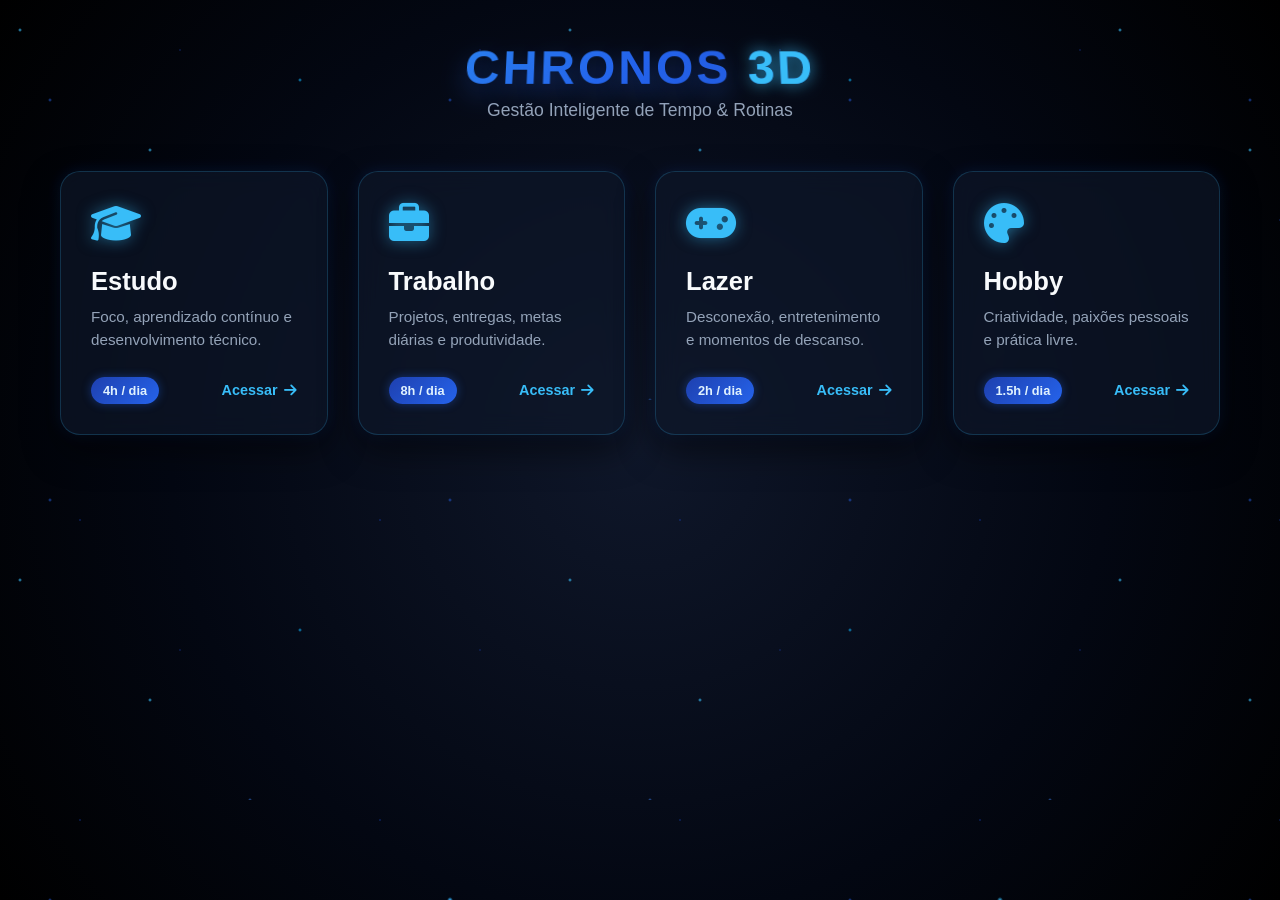
==== index.html @ 177e4a7d "Add files via upload" ====
<!DOCTYPE html>
<html lang="pt-BR">
<head>
    <meta charset="UTF-8">
    <meta name="viewport" content="width=device-width, initial-scale=1.0">
    <title>Chronos 3D - Organizador de Rotinas</title>
    <link rel="stylesheet" href="style.css">
    <!-- Font Awesome para Ícones -->
    <link rel="stylesheet" href="https://cdnjs.cloudflare.com/ajax/libs/font-awesome/6.4.0/css/all.min.css">
</head>
<body>

    <!-- Fundo de Estrelas 3D -->
    <div class="space-container">
        <div class="stars stars-back"></div>
        <div class="stars stars-mid"></div>
        <div class="stars stars-front"></div>
    </div>

    <!-- Conteúdo Principal -->
    <div class="app-container">
        <header class="header">
            <h1 class="logo-3d">CHRONOS <span>3D</span></h1>
            <p class="subtitle">Gestão Inteligente de Tempo & Rotinas</p>
        </header>

        <!-- Grid de Cards de Rotina -->
        <main class="cards-grid">

            <!-- Card: Estudo -->
            <div class="card-3d" onclick="openModal('modal-estudo')">
                <div class="card-glass">
                    <div class="card-icon"><i class="fa-solid fa-graduation-cap"></i></div>
                    <h2>Estudo</h2>
                    <p>Foco, aprendizado contínuo e desenvolvimento técnico.</p>
                    <div class="card-footer">
                        <span class="badge">4h / dia</span>
                        <a href="estudo.html" class="card-btn" onclick="event.stopPropagation()">Acessar <i class="fa-solid fa-arrow-right"></i></a>
                    </div>
                </div>
            </div>

            <!-- Card: Trabalho -->
            <div class="card-3d" onclick="openModal('modal-trabalho')">
                <div class="card-glass">
                    <div class="card-icon"><i class="fa-solid fa-briefcase"></i></div>
                    <h2>Trabalho</h2>
                    <p>Projetos, entregas, metas diárias e produtividade.</p>
                    <div class="card-footer">
                        <span class="badge">8h / dia</span>
                        <a href="trabalho.html" class="card-btn" onclick="event.stopPropagation()">Acessar <i class="fa-solid fa-arrow-right"></i></a>
                    </div>
                </div>
            </div>

            <!-- Card: Lazer -->
            <div class="card-3d" onclick="openModal('modal-lazer')">
                <div class="card-glass">
                    <div class="card-icon"><i class="fa-solid fa-gamepad"></i></div>
                    <h2>Lazer</h2>
                    <p>Desconexão, entretenimento e momentos de descanso.</p>
                    <div class="card-footer">
                        <span class="badge">2h / dia</span>
                        <a href="lazer.html" class="card-btn" onclick="event.stopPropagation()">Acessar <i class="fa-solid fa-arrow-right"></i></a>
                    </div>
                </div>
            </div>

            <!-- Card: Hobby -->
            <div class="card-3d" onclick="openModal('modal-hobby')">
                <div class="card-glass">
                    <div class="card-icon"><i class="fa-solid fa-palette"></i></div>
                    <h2>Hobby</h2>
                    <p>Criatividade, paixões pessoais e prática livre.</p>
                    <div class="card-footer">
                        <span class="badge">1.5h / dia</span>
                        <a href="hobby.html" class="card-btn" onclick="event.stopPropagation()">Acessar <i class="fa-solid fa-arrow-right"></i></a>
                    </div>
                </div>
            </div>

        </main>
    </div>

    <!-- Modais de Detalhes -->
    
    <!-- Modal Estudo -->
    <div id="modal-estudo" class="modal-overlay" onclick="closeModal(event, 'modal-estudo')">
        <div class="modal-content-3d">
            <button class="close-btn" onclick="closeModalDirect('modal-estudo')">&times;</button>
            <div class="modal-header">
                <i class="fa-solid fa-graduation-cap modal-icon"></i>
                <h2>Rotina de Estudo</h2>
            </div>
            <div class="modal-body">
                <h3>Horários & Foco</h3>
                <ul>
                    <li><i class="fa-solid fa-check"></i> <strong>08:00 - 10:00:</strong> Programação e Estruturas de Dados</li>
                    <li><i class="fa-solid fa-check"></i> <strong>14:00 - 16:00:</strong> Leitura Técnica & Documentações</li>
                </ul>
                <h3>Objetivo da Semana</h3>
                <p>Dominar layouts 3D e animações avançadas em CSS3.</p>
            </div>
            <div class="modal-actions">
                <a href="estudo.html" class="modal-link-btn">Ir para Página Dedicada</a>
            </div>
        </div>
    </div>

    <!-- Modal Trabalho -->
    <div id="modal-trabalho" class="modal-overlay" onclick="closeModal(event, 'modal-trabalho')">
        <div class="modal-content-3d">
            <button class="close-btn" onclick="closeModalDirect('modal-trabalho')">&times;</button>
            <div class="modal-header">
                <i class="fa-solid fa-briefcase modal-icon"></i>
                <h2>Rotina de Trabalho</h2>
            </div>
            <div class="modal-body">
                <h3>Tarefas Principais</h3>
                <ul>
                    <li><i class="fa-solid fa-check"></i> Resposta a e-mails e Daily Meeting</li>
                    <li><i class="fa-solid fa-check"></i> Desenvolvimentos de Sprints em Andamento</li>
                    <li><i class="fa-solid fa-check"></i> Revisão de Código e Code Reviews</li>
                </ul>
                <h3>Meta Diária</h3>
                <p>Manter a taxa de conclusão de tarefas acima de 90% no prazo.</p>
            </div>
            <div class="modal-actions">
                <a href="trabalho.html" class="modal-link-btn">Ir para Página Dedicada</a>
            </div>
        </div>
    </div>

    <!-- Modal Lazer -->
    <div id="modal-lazer" class="modal-overlay" onclick="closeModal(event, 'modal-lazer')">
        <div class="modal-content-3d">
            <button class="close-btn" onclick="closeModalDirect('modal-lazer')">&times;</button>
            <div class="modal-header">
                <i class="fa-solid fa-gamepad modal-icon"></i>
                <h2>Rotina de Lazer</h2>
            </div>
            <div class="modal-body">
                <h3>Atividades Programadas</h3>
                <ul>
                    <li><i class="fa-solid fa-check"></i> Jogos multiplayer ou campanhas solo</li>
                    <li><i class="fa-solid fa-check"></i> Assistir séries/filmes favoritos</li>
                    <li><i class="fa-solid fa-check"></i> Caminhada ao ar livre no fim de tarde</li>
                </ul>
            </div>
            <div class="modal-actions">
                <a href="lazer.html" class="modal-link-btn">Ir para Página Dedicada</a>
            </div>
        </div>
    </div>

    <!-- Modal Hobby -->
    <div id="modal-hobby" class="modal-overlay" onclick="closeModal(event, 'modal-hobby')">
        <div class="modal-content-3d">
            <button class="close-btn" onclick="closeModalDirect('modal-hobby')">&times;</button>
            <div class="modal-header">
                <i class="fa-solid fa-palette modal-icon"></i>
                <h2>Rotina de Hobby</h2>
            </div>
            <div class="modal-body">
                <h3>Projetos Pessoais</h3>
                <ul>
                    <li><i class="fa-solid fa-check"></i> Prática de instrumentos musicais</li>
                    <li><i class="fa-solid fa-check"></i> Arte digital / modelagem 3D</li>
                    <li><i class="fa-solid fa-check"></i> Leitura de ficção e fantasia</li>
                </ul>
            </div>
            <div class="modal-actions">
                <a href="hobby.html" class="modal-link-btn">Ir para Página Dedicada</a>
            </div>
        </div>
    </div>

    <!-- JavaScript Embutido -->
    <script>
        // Funções para controle do Modal
        function openModal(id) {
            const modal = document.getElementById(id);
            if(modal) {
                modal.classList.add('active');
            }
        }

        function closeModal(event, id) {
            if(event.target.classList.contains('modal-overlay')) {
                const modal = document.getElementById(id);
                if(modal) modal.classList.remove('active');
            }
        }

        function closeModalDirect(id) {
            const modal = document.getElementById(id);
            if(modal) modal.classList.remove('active');
        }

        // Efeito Tilt 3D nos Cards com movimento do mouse
        document.querySelectorAll('.card-3d').forEach(card => {
            card.addEventListener('mousemove', (e) => {
                const rect = card.getBoundingClientRect();
                const x = e.clientX - rect.left;
                const y = e.clientY - rect.top;
                
                const centerX = rect.width / 2;
                const centerY = rect.height / 2;
                
                const rotateX = ((y - centerY) / centerY) * -12;
                const rotateY = ((x - centerX) / centerX) * 12;
                
                card.style.transform = `perspective(1000px) rotateX(${rotateX}deg) rotateY(${rotateY}deg) translateZ(20px)`;
            });

            card.addEventListener('mouseleave', () => {
                card.style.transform = `perspective(1000px) rotateX(0deg) rotateY(0deg) translateZ(0px)`;
            });
        });
    </script>
</body>
</html>
---- style.css ----
/* Resets e Estilos Globais */
* {
    margin: 0;
    padding: 0;
    box-sizing: border-box;
    font-family: 'Segoe UI', Tahoma, Geneva, Verdana, sans-serif;
}

body {
    background-color: #020617;
    color: #ffffff;
    min-height: 100vh;
    overflow-x: hidden;
    position: relative;
}

/* -------------------------------------------------------------
   FUNDOS & ESTRELAS VOANDO EM 3D (3 Tons de Azul em Degradê)
------------------------------------------------------------- */
.space-container {
    position: fixed;
    top: 0;
    left: 0;
    width: 100%;
    height: 100%;
    z-index: -1;
    background: radial-gradient(circle at center, #0f172a 0%, #030712 60%, #000000 100%);
    perspective: 800px;
    overflow: hidden;
}

.stars {
    position: absolute;
    top: 0;
    left: 0;
    right: 0;
    bottom: 0;
    width: 100%;
    height: 100%;
    display: block;
}

/* Camada 1: Azul Claríssimo / Turquesa (Frente) */
.stars-front {
    background-image: 
        radial-gradient(2px 2px at 20px 30px, #38bdf8, rgba(0,0,0,0)),
        radial-gradient(2px 2px at 150px 150px, #38bdf8, rgba(0,0,0,0)),
        radial-gradient(2px 2px at 300px 80px, #0ea5e9, rgba(0,0,0,0)),
        radial-gradient(3px 3px at 450px 350px, #38bdf8, rgba(0,0,0,0)),
        radial-gradient(2px 2px at 600px 200px, #7dd3fc, rgba(0,0,0,0));
    background-size: 550px 550px;
    animation: flyStars 8s linear infinite;
    opacity: 0.9;
}

/* Camada 2: Azul Royal / Médio (Meio) */
.stars-mid {
    background-image: 
        radial-gradient(2px 2px at 50px 100px, #2563eb, rgba(0,0,0,0)),
        radial-gradient(2px 2px at 250px 400px, #3b82f6, rgba(0,0,0,0)),
        radial-gradient(2px 2px at 500px 120px, #2563eb, rgba(0,0,0,0)),
        radial-gradient(2px 2px at 700px 300px, #60a5fa, rgba(0,0,0,0));
    background-size: 400px 400px;
    animation: flyStars 14s linear infinite;
    opacity: 0.7;
}

/* Camada 3: Azul Profundo / Marinho (Fundo) */
.stars-back {
    background-image: 
        radial-gradient(1.5px 1.5px at 80px 220px, #1d4ed8, rgba(0,0,0,0)),
        radial-gradient(1.5px 1.5px at 180px 50px, #1e40af, rgba(0,0,0,0)),
        radial-gradient(1.5px 1.5px at 340px 300px, #1d4ed8, rgba(0,0,0,0)),
        radial-gradient(1.5px 1.5px at 620px 480px, #1e3a8a, rgba(0,0,0,0));
    background-size: 300px 300px;
    animation: flyStars 22s linear infinite;
    opacity: 0.5;
}

@keyframes flyStars {
    0% {
        transform: translateZ(-200px) scale(0.8);
    }
    100% {
        transform: translateZ(500px) scale(2.2);
    }
}

/* -------------------------------------------------------------
   CONTAINER PRINCIPAL E HEADER
------------------------------------------------------------- */
.app-container {
    max-width: 1200px;
    margin: 0 auto;
    padding: 40px 20px;
}

.header {
    text-align: center;
    margin-bottom: 50px;
}

.logo-3d {
    font-size: 3rem;
    font-weight: 900;
    letter-spacing: 3px;
    background: linear-gradient(135deg, #38bdf8 0%, #2563eb 50%, #1e40af 100%);
    -webkit-background-clip: text;
    -webkit-text-fill-color: transparent;
    text-shadow: 0 10px 25px rgba(37, 99, 235, 0.4);
    transform: perspective(500px) rotateX(10deg);
}

.logo-3d span {
    color: #38bdf8;
    -webkit-text-fill-color: #38bdf8;
    text-shadow: 0 0 15px rgba(56, 189, 248, 0.8);
}

.subtitle {
    color: #94a3b8;
    font-size: 1.1rem;
    margin-top: 5px;
}

/* -------------------------------------------------------------
   GRID E CARDS 3D
------------------------------------------------------------- */
.cards-grid {
    display: grid;
    grid-template-columns: repeat(auto-fit, minmax(260px, 1fr));
    gap: 30px;
    perspective: 1000px;
}

.card-3d {
    background: rgba(15, 23, 42, 0.65);
    border-radius: 20px;
    border: 1px solid rgba(56, 189, 248, 0.2);
    box-shadow: 0 15px 35px rgba(0, 0, 0, 0.5), 
                0 0 15px rgba(37, 99, 235, 0.15);
    backdrop-filter: blur(12px);
    transition: transform 0.1s ease-out, box-shadow 0.3s ease, border-color 0.3s ease;
    cursor: pointer;
    transform-style: preserve-3d;
}

.card-3d:hover {
    border-color: rgba(56, 189, 248, 0.6);
    box-shadow: 0 20px 40px rgba(0, 0, 0, 0.7), 
                0 0 30px rgba(56, 189, 248, 0.35);
}

.card-glass {
    padding: 30px;
    display: flex;
    flex-direction: column;
    height: 100%;
}

.card-icon {
    font-size: 2.5rem;
    color: #38bdf8;
    margin-bottom: 20px;
    text-shadow: 0 0 15px rgba(56, 189, 248, 0.5);
    transform: translateZ(30px);
}

.card-glass h2 {
    font-size: 1.6rem;
    margin-bottom: 10px;
    color: #f8fafc;
    transform: translateZ(25px);
}

.card-glass p {
    color: #94a3b8;
    font-size: 0.95rem;
    line-height: 1.5;
    margin-bottom: 25px;
    flex-grow: 1;
    transform: translateZ(20px);
}

.card-footer {
    display: flex;
    justify-content: space-between;
    align-items: center;
    transform: translateZ(25px);
}

.badge {
    background: linear-gradient(135deg, #1e40af, #2563eb);
    padding: 6px 12px;
    border-radius: 20px;
    font-size: 0.8rem;
    font-weight: 600;
    color: #e0f2fe;
    box-shadow: 0 0 10px rgba(37, 99, 235, 0.4);
}

.card-btn {
    color: #38bdf8;
    text-decoration: none;
    font-weight: 600;
    font-size: 0.9rem;
    display: flex;
    align-items: center;
    gap: 6px;
    transition: color 0.2s, transform 0.2s;
}

.card-btn:hover {
    color: #7dd3fc;
    transform: translateX(4px);
}

/* -------------------------------------------------------------
   MODAIS TRIDIMENSIONAIS
------------------------------------------------------------- */
.modal-overlay {
    position: fixed;
    top: 0;
    left: 0;
    width: 100%;
    height: 100%;
    background: rgba(0, 0, 0, 0.85);
    backdrop-filter: blur(8px);
    display: flex;
    justify-content: center;
    align-items: center;
    opacity: 0;
    pointer-events: none;
    transition: opacity 0.3s ease;
    z-index: 1000;
}

.modal-overlay.active {
    opacity: 1;
    pointer-events: auto;
}

.modal-content-3d {
    background: linear-gradient(145deg, #0f172a, #030712);
    border: 1px solid rgba(56, 189, 248, 0.4);
    border-radius: 24px;
    width: 90%;
    max-width: 500px;
    padding: 35px;
    position: relative;
    box-shadow: 0 25px 50px rgba(0, 0, 0, 0.9), 
                0 0 40px rgba(37, 99, 235, 0.3);
    transform: scale(0.7) rotateX(20deg);
    transition: transform 0.3s cubic-bezier(0.175, 0.885, 0.32, 1.275);
}

.modal-overlay.active .modal-content-3d {
    transform: scale(1) rotateX(0deg);
}

.close-btn {
    position: absolute;
    top: 15px;
    right: 20px;
    background: none;
    border: none;
    color: #94a3b8;
    font-size: 2rem;
    cursor: pointer;
    transition: color 0.2s;
}

.close-btn:hover {
    color: #38bdf8;
}

.modal-header {
    display: flex;
    align-items: center;
    gap: 15px;
    margin-bottom: 20px;
}

.modal-icon {
    font-size: 2rem;
    color: #38bdf8;
}

.modal-header h2 {
    font-size: 1.8rem;
    color: #f8fafc;
}

.modal-body h3 {
    font-size: 1.1rem;
    color: #38bdf8;
    margin-top: 15px;
    margin-bottom: 10px;
}

.modal-body ul {
    list-style: none;
    margin-bottom: 15px;
}

.modal-body li {
    color: #cbd5e1;
    margin-bottom: 8px;
    font-size: 0.95rem;
}

.modal-body li i {
    color: #38bdf8;
    margin-right: 8px;
}

.modal-body p {
    color: #94a3b8;
    font-size: 0.95rem;
    line-height: 1.5;
}

.modal-actions {
    margin-top: 25px;
    text-align: right;
}

.modal-link-btn {
    display: inline-block;
    padding: 12px 24px;
    background: linear-gradient(135deg, #2563eb, #1d4ed8);
    color: #ffffff;
    text-decoration: none;
    border-radius: 12px;
    font-weight: 600;
    box-shadow: 0 4px 15px rgba(37, 99, 235, 0.4);
    transition: background 0.3s, transform 0.2s;
}

.modal-link-btn:hover {
    background: linear-gradient(135deg, #3b82f6, #2563eb);
    transform: translateY(-2px);
}

/* Estilos de Paginas Secundarias */
.page-container {
    max-width: 900px;
    margin: 60px auto;
    padding: 40px;
    background: rgba(15, 23, 42, 0.7);
    border: 1px solid rgba(56, 189, 248, 0.3);
    border-radius: 24px;
    backdrop-filter: blur(15px);
    box-shadow: 0 20px 40px rgba(0, 0, 0, 0.8);
}

.back-btn {
    display: inline-flex;
    align-items: center;
    gap: 8px;
    color: #38bdf8;
    text-decoration: none;
    font-weight: 600;
    margin-bottom: 30px;
    transition: transform 0.2s;
}

.back-btn:hover {
    transform: translateX(-5px);
}
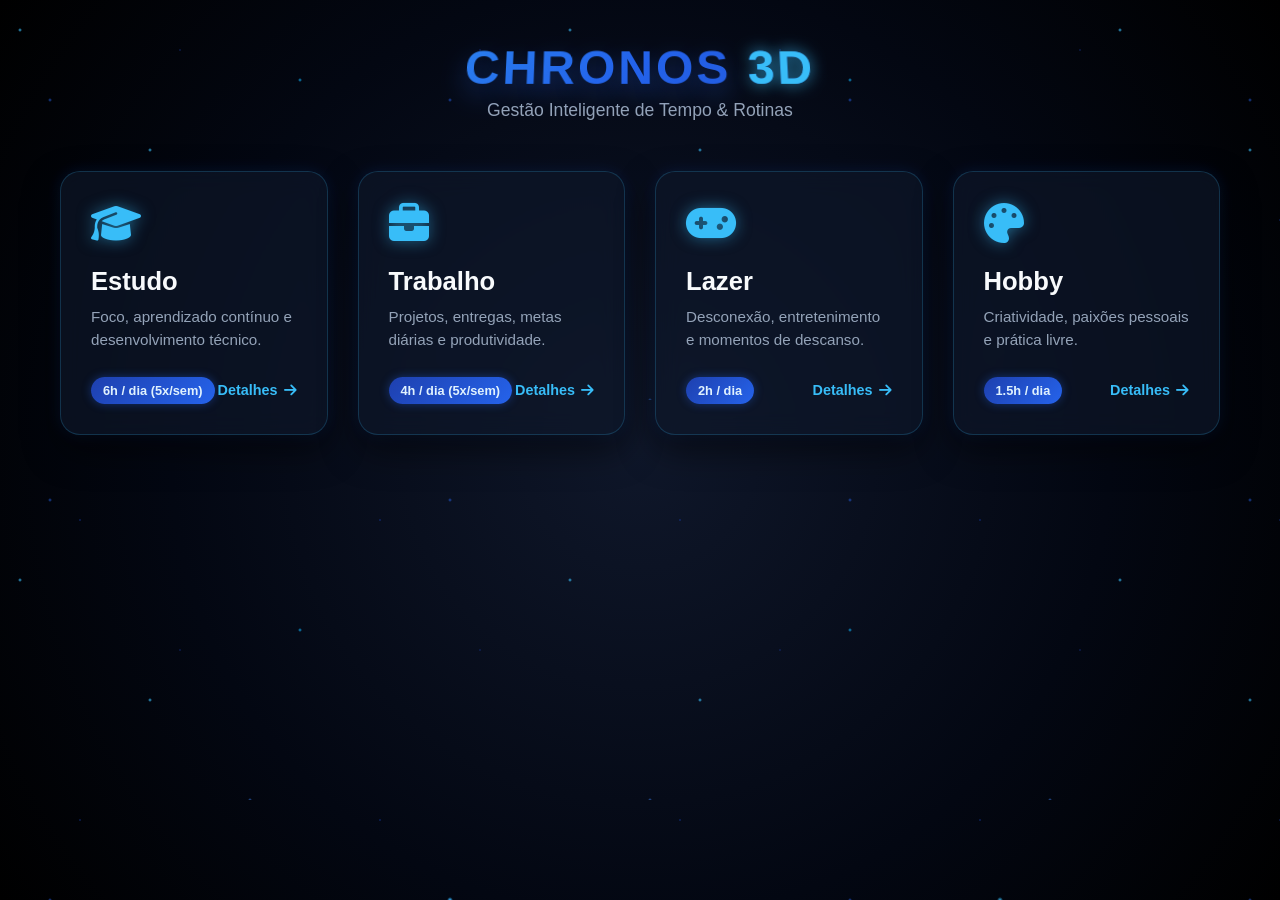
==== commit 49a4b369: "Add files via upload" ====
--- a/index.html
+++ b/index.html
@@ -4,9 +4,400 @@
     <meta charset="UTF-8">
     <meta name="viewport" content="width=device-width, initial-scale=1.0">
     <title>Chronos 3D - Organizador de Rotinas</title>
-    <link rel="stylesheet" href="style.css">
     <!-- Font Awesome para Ícones -->
     <link rel="stylesheet" href="https://cdnjs.cloudflare.com/ajax/libs/font-awesome/6.4.0/css/all.min.css">
+    
+    <style>
+        /* ==========================================
+           RESET & ESTILOS GLOBAIS
+        ========================================== */
+        * {
+            margin: 0;
+            padding: 0;
+            box-sizing: border-box;
+            font-family: 'Segoe UI', Tahoma, Geneva, Verdana, sans-serif;
+        }
+
+        body {
+            background-color: #020617;
+            color: #ffffff;
+            min-height: 100vh;
+            overflow-x: hidden;
+            position: relative;
+        }
+
+        /* ==========================================
+           ESTRELAS VOANDO EM 3D (3 Tons de Azul)
+        ========================================== */
+        .space-container {
+            position: fixed;
+            top: 0;
+            left: 0;
+            width: 100%;
+            height: 100%;
+            z-index: -1;
+            background: radial-gradient(circle at center, #0f172a 0%, #030712 60%, #000000 100%);
+            perspective: 800px;
+            overflow: hidden;
+        }
+
+        .stars {
+            position: absolute;
+            top: 0;
+            left: 0;
+            right: 0;
+            bottom: 0;
+            width: 100%;
+            height: 100%;
+            display: block;
+        }
+
+        /* Camada 1: Azul Claríssimo / Turquesa */
+        .stars-front {
+            background-image: 
+                radial-gradient(2px 2px at 20px 30px, #38bdf8, rgba(0,0,0,0)),
+                radial-gradient(2px 2px at 150px 150px, #38bdf8, rgba(0,0,0,0)),
+                radial-gradient(2px 2px at 300px 80px, #0ea5e9, rgba(0,0,0,0)),
+                radial-gradient(3px 3px at 450px 350px, #38bdf8, rgba(0,0,0,0)),
+                radial-gradient(2px 2px at 600px 200px, #7dd3fc, rgba(0,0,0,0));
+            background-size: 550px 550px;
+            animation: flyStars 8s linear infinite;
+            opacity: 0.9;
+        }
+
+        /* Camada 2: Azul Royal */
+        .stars-mid {
+            background-image: 
+                radial-gradient(2px 2px at 50px 100px, #2563eb, rgba(0,0,0,0)),
+                radial-gradient(2px 2px at 250px 400px, #3b82f6, rgba(0,0,0,0)),
+                radial-gradient(2px 2px at 500px 120px, #2563eb, rgba(0,0,0,0)),
+                radial-gradient(2px 2px at 700px 300px, #60a5fa, rgba(0,0,0,0));
+            background-size: 400px 400px;
+            animation: flyStars 14s linear infinite;
+            opacity: 0.7;
+        }
+
+        /* Camada 3: Azul Profundo */
+        .stars-back {
+            background-image: 
+                radial-gradient(1.5px 1.5px at 80px 220px, #1d4ed8, rgba(0,0,0,0)),
+                radial-gradient(1.5px 1.5px at 180px 50px, #1e40af, rgba(0,0,0,0)),
+                radial-gradient(1.5px 1.5px at 340px 300px, #1d4ed8, rgba(0,0,0,0)),
+                radial-gradient(1.5px 1.5px at 620px 480px, #1e3a8a, rgba(0,0,0,0));
+            background-size: 300px 300px;
+            animation: flyStars 22s linear infinite;
+            opacity: 0.5;
+        }
+
+        @keyframes flyStars {
+            0% { transform: translateZ(-200px) scale(0.8); }
+            100% { transform: translateZ(500px) scale(2.2); }
+        }
+
+        /* ==========================================
+           CONTAINERS & CONTROLE DE VISIBILIDADE
+        ========================================== */
+        .app-container {
+            max-width: 1200px;
+            margin: 0 auto;
+            padding: 40px 20px;
+        }
+
+        .page-view {
+            display: none;
+            animation: fadeIn 0.4s ease-out forwards;
+        }
+
+        .page-view.active-page {
+            display: block;
+        }
+
+        @keyframes fadeIn {
+            from { opacity: 0; transform: translateY(15px); }
+            to { opacity: 1; transform: translateY(0); }
+        }
+
+        /* Header */
+        .header {
+            text-align: center;
+            margin-bottom: 50px;
+        }
+
+        .logo-3d {
+            font-size: 3rem;
+            font-weight: 900;
+            letter-spacing: 3px;
+            background: linear-gradient(135deg, #38bdf8 0%, #2563eb 50%, #1e40af 100%);
+            -webkit-background-clip: text;
+            -webkit-text-fill-color: transparent;
+            text-shadow: 0 10px 25px rgba(37, 99, 235, 0.4);
+            transform: perspective(500px) rotateX(10deg);
+        }
+
+        .logo-3d span {
+            color: #38bdf8;
+            -webkit-text-fill-color: #38bdf8;
+            text-shadow: 0 0 15px rgba(56, 189, 248, 0.8);
+        }
+
+        .subtitle {
+            color: #94a3b8;
+            font-size: 1.1rem;
+            margin-top: 5px;
+        }
+
+        /* Grid & Cards 3D */
+        .cards-grid {
+            display: grid;
+            grid-template-columns: repeat(auto-fit, minmax(260px, 1fr));
+            gap: 30px;
+            perspective: 1000px;
+        }
+
+        .card-3d {
+            background: rgba(15, 23, 42, 0.65);
+            border-radius: 20px;
+            border: 1px solid rgba(56, 189, 248, 0.2);
+            box-shadow: 0 15px 35px rgba(0, 0, 0, 0.5), 
+                        0 0 15px rgba(37, 99, 235, 0.15);
+            backdrop-filter: blur(12px);
+            transition: transform 0.1s ease-out, box-shadow 0.3s ease, border-color 0.3s ease;
+            cursor: pointer;
+            transform-style: preserve-3d;
+        }
+
+        .card-3d:hover {
+            border-color: rgba(56, 189, 248, 0.6);
+            box-shadow: 0 20px 40px rgba(0, 0, 0, 0.7), 
+                        0 0 30px rgba(56, 189, 248, 0.35);
+        }
+
+        .card-glass {
+            padding: 30px;
+            display: flex;
+            flex-direction: column;
+            height: 100%;
+        }
+
+        .card-icon {
+            font-size: 2.5rem;
+            color: #38bdf8;
+            margin-bottom: 20px;
+            text-shadow: 0 0 15px rgba(56, 189, 248, 0.5);
+            transform: translateZ(30px);
+        }
+
+        .card-glass h2 {
+            font-size: 1.6rem;
+            margin-bottom: 10px;
+            color: #f8fafc;
+            transform: translateZ(25px);
+        }
+
+        .card-glass p {
+            color: #94a3b8;
+            font-size: 0.95rem;
+            line-height: 1.5;
+            margin-bottom: 25px;
+            flex-grow: 1;
+            transform: translateZ(20px);
+        }
+
+        .card-footer {
+            display: flex;
+            justify-content: space-between;
+            align-items: center;
+            transform: translateZ(25px);
+        }
+
+        .badge {
+            background: linear-gradient(135deg, #1e40af, #2563eb);
+            padding: 6px 12px;
+            border-radius: 20px;
+            font-size: 0.8rem;
+            font-weight: 600;
+            color: #e0f2fe;
+            box-shadow: 0 0 10px rgba(37, 99, 235, 0.4);
+        }
+
+        .card-btn {
+            color: #38bdf8;
+            background: none;
+            border: none;
+            font-weight: 600;
+            font-size: 0.9rem;
+            display: flex;
+            align-items: center;
+            gap: 6px;
+            cursor: pointer;
+            transition: color 0.2s, transform 0.2s;
+        }
+
+        .card-btn:hover {
+            color: #7dd3fc;
+            transform: translateX(4px);
+        }
+
+        /* ==========================================
+           MODAIS TRIDIMENSIONAIS
+        ========================================== */
+        .modal-overlay {
+            position: fixed;
+            top: 0;
+            left: 0;
+            width: 100%;
+            height: 100%;
+            background: rgba(0, 0, 0, 0.85);
+            backdrop-filter: blur(8px);
+            display: flex;
+            justify-content: center;
+            align-items: center;
+            opacity: 0;
+            pointer-events: none;
+            transition: opacity 0.3s ease;
+            z-index: 1000;
+        }
+
+        .modal-overlay.active {
+            opacity: 1;
+            pointer-events: auto;
+        }
+
+        .modal-content-3d {
+            background: linear-gradient(145deg, #0f172a, #030712);
+            border: 1px solid rgba(56, 189, 248, 0.4);
+            border-radius: 24px;
+            width: 90%;
+            max-width: 500px;
+            padding: 35px;
+            position: relative;
+            box-shadow: 0 25px 50px rgba(0, 0, 0, 0.9), 
+                        0 0 40px rgba(37, 99, 235, 0.3);
+            transform: scale(0.7) rotateX(20deg);
+            transition: transform 0.3s cubic-bezier(0.175, 0.885, 0.32, 1.275);
+        }
+
+        .modal-overlay.active .modal-content-3d {
+            transform: scale(1) rotateX(0deg);
+        }
+
+        .close-btn {
+            position: absolute;
+            top: 15px;
+            right: 20px;
+            background: none;
+            border: none;
+            color: #94a3b8;
+            font-size: 2rem;
+            cursor: pointer;
+            transition: color 0.2s;
+        }
+
+        .close-btn:hover {
+            color: #38bdf8;
+        }
+
+        .modal-header {
+            display: flex;
+            align-items: center;
+            gap: 15px;
+            margin-bottom: 20px;
+        }
+
+        .modal-icon {
+            font-size: 2rem;
+            color: #38bdf8;
+        }
+
+        .modal-header h2 {
+            font-size: 1.8rem;
+            color: #f8fafc;
+        }
+
+        .modal-body h3 {
+            font-size: 1.1rem;
+            color: #38bdf8;
+            margin-top: 15px;
+            margin-bottom: 10px;
+        }
+
+        .modal-body ul {
+            list-style: none;
+            margin-bottom: 15px;
+        }
+
+        .modal-body li {
+            color: #cbd5e1;
+            margin-bottom: 8px;
+            font-size: 0.95rem;
+        }
+
+        .modal-body li i {
+            color: #38bdf8;
+            margin-right: 8px;
+        }
+
+        .modal-body p {
+            color: #94a3b8;
+            font-size: 0.95rem;
+            line-height: 1.5;
+        }
+
+        .modal-actions {
+            margin-top: 25px;
+            text-align: right;
+        }
+
+        .modal-link-btn {
+            display: inline-block;
+            padding: 12px 24px;
+            background: linear-gradient(135deg, #2563eb, #1d4ed8);
+            color: #ffffff;
+            border: none;
+            border-radius: 12px;
+            font-weight: 600;
+            box-shadow: 0 4px 15px rgba(37, 99, 235, 0.4);
+            cursor: pointer;
+            transition: background 0.3s, transform 0.2s;
+        }
+
+        .modal-link-btn:hover {
+            background: linear-gradient(135deg, #3b82f6, #2563eb);
+            transform: translateY(-2px);
+        }
+
+        /* ==========================================
+           PÁGINAS DETALHADAS (SUBPÁGINAS)
+        ========================================== */
+        .subpage-card {
+            max-width: 900px;
+            margin: 20px auto;
+            padding: 40px;
+            background: rgba(15, 23, 42, 0.75);
+            border: 1px solid rgba(56, 189, 248, 0.3);
+            border-radius: 24px;
+            backdrop-filter: blur(15px);
+            box-shadow: 0 20px 40px rgba(0, 0, 0, 0.8);
+        }
+
+        .back-btn {
+            display: inline-flex;
+            align-items: center;
+            gap: 8px;
+            color: #38bdf8;
+            background: none;
+            border: none;
+            font-size: 1rem;
+            font-weight: 600;
+            margin-bottom: 30px;
+            cursor: pointer;
+            transition: transform 0.2s;
+        }
+
+        .back-btn:hover {
+            transform: translateX(-5px);
+        }
+    </style>
 </head>
 <body>
 
@@ -17,73 +408,176 @@
         <div class="stars stars-front"></div>
     </div>
 
-    <!-- Conteúdo Principal -->
+    <!-- Container Principal da Aplicação -->
     <div class="app-container">
-        <header class="header">
-            <h1 class="logo-3d">CHRONOS <span>3D</span></h1>
-            <p class="subtitle">Gestão Inteligente de Tempo & Rotinas</p>
-        </header>
-
-        <!-- Grid de Cards de Rotina -->
-        <main class="cards-grid">
-
-            <!-- Card: Estudo -->
-            <div class="card-3d" onclick="openModal('modal-estudo')">
-                <div class="card-glass">
-                    <div class="card-icon"><i class="fa-solid fa-graduation-cap"></i></div>
-                    <h2>Estudo</h2>
-                    <p>Foco, aprendizado contínuo e desenvolvimento técnico.</p>
-                    <div class="card-footer">
-                        <span class="badge">4h / dia</span>
-                        <a href="estudo.html" class="card-btn" onclick="event.stopPropagation()">Acessar <i class="fa-solid fa-arrow-right"></i></a>
+
+        <!-- ==================== PÁGINA PRINCIPAL ==================== -->
+        <div id="page-home" class="page-view active-page">
+            <header class="header">
+                <h1 class="logo-3d">CHRONOS <span>3D</span></h1>
+                <p class="subtitle">Gestão Inteligente de Tempo & Rotinas</p>
+            </header>
+
+            <main class="cards-grid">
+
+                <!-- Card: Estudo -->
+                <div class="card-3d" onclick="openModal('modal-estudo')">
+                    <div class="card-glass">
+                        <div class="card-icon"><i class="fa-solid fa-graduation-cap"></i></div>
+                        <h2>Estudo</h2>
+                        <p>Foco, aprendizado contínuo e desenvolvimento técnico.</p>
+                        <div class="card-footer">
+                            <span class="badge">6h / dia (5x/sem)</span>
+                            <button class="card-btn" onclick="event.stopPropagation(); navigateTo('page-estudo')">
+                                Detalhes <i class="fa-solid fa-arrow-right"></i>
+                            </button>
+                        </div>
                     </div>
                 </div>
-            </div>
-
-            <!-- Card: Trabalho -->
-            <div class="card-3d" onclick="openModal('modal-trabalho')">
-                <div class="card-glass">
-                    <div class="card-icon"><i class="fa-solid fa-briefcase"></i></div>
-                    <h2>Trabalho</h2>
-                    <p>Projetos, entregas, metas diárias e produtividade.</p>
-                    <div class="card-footer">
-                        <span class="badge">8h / dia</span>
-                        <a href="trabalho.html" class="card-btn" onclick="event.stopPropagation()">Acessar <i class="fa-solid fa-arrow-right"></i></a>
+
+                <!-- Card: Trabalho -->
+                <div class="card-3d" onclick="openModal('modal-trabalho')">
+                    <div class="card-glass">
+                        <div class="card-icon"><i class="fa-solid fa-briefcase"></i></div>
+                        <h2>Trabalho</h2>
+                        <p>Projetos, entregas, metas diárias e produtividade.</p>
+                        <div class="card-footer">
+                            <span class="badge">4h / dia (5x/sem)</span>
+                            <button class="card-btn" onclick="event.stopPropagation(); navigateTo('page-trabalho')">
+                                Detalhes <i class="fa-solid fa-arrow-right"></i>
+                            </button>
+                        </div>
                     </div>
                 </div>
-            </div>
-
-            <!-- Card: Lazer -->
-            <div class="card-3d" onclick="openModal('modal-lazer')">
-                <div class="card-glass">
-                    <div class="card-icon"><i class="fa-solid fa-gamepad"></i></div>
-                    <h2>Lazer</h2>
-                    <p>Desconexão, entretenimento e momentos de descanso.</p>
-                    <div class="card-footer">
-                        <span class="badge">2h / dia</span>
-                        <a href="lazer.html" class="card-btn" onclick="event.stopPropagation()">Acessar <i class="fa-solid fa-arrow-right"></i></a>
+
+                <!-- Card: Lazer -->
+                <div class="card-3d" onclick="openModal('modal-lazer')">
+                    <div class="card-glass">
+                        <div class="card-icon"><i class="fa-solid fa-gamepad"></i></div>
+                        <h2>Lazer</h2>
+                        <p>Desconexão, entretenimento e momentos de descanso.</p>
+                        <div class="card-footer">
+                            <span class="badge">2h / dia</span>
+                            <button class="card-btn" onclick="event.stopPropagation(); navigateTo('page-lazer')">
+                                Detalhes <i class="fa-solid fa-arrow-right"></i>
+                            </button>
+                        </div>
                     </div>
                 </div>
-            </div>
-
-            <!-- Card: Hobby -->
-            <div class="card-3d" onclick="openModal('modal-hobby')">
-                <div class="card-glass">
-                    <div class="card-icon"><i class="fa-solid fa-palette"></i></div>
-                    <h2>Hobby</h2>
-                    <p>Criatividade, paixões pessoais e prática livre.</p>
-                    <div class="card-footer">
-                        <span class="badge">1.5h / dia</span>
-                        <a href="hobby.html" class="card-btn" onclick="event.stopPropagation()">Acessar <i class="fa-solid fa-arrow-right"></i></a>
+
+                <!-- Card: Hobby -->
+                <div class="card-3d" onclick="openModal('modal-hobby')">
+                    <div class="card-glass">
+                        <div class="card-icon"><i class="fa-solid fa-palette"></i></div>
+                        <h2>Hobby</h2>
+                        <p>Criatividade, paixões pessoais e prática livre.</p>
+                        <div class="card-footer">
+                            <span class="badge">1.5h / dia</span>
+                            <button class="card-btn" onclick="event.stopPropagation(); navigateTo('page-hobby')">
+                                Detalhes <i class="fa-solid fa-arrow-right"></i>
+                            </button>
+                        </div>
                     </div>
                 </div>
-            </div>
-
-        </main>
+
+            </main>
+        </div>
+
+
+        <!-- ==================== DETALHES: ESTUDO ==================== -->
+        <div id="page-estudo" class="page-view">
+            <div class="subpage-card">
+                <button class="back-btn" onclick="navigateTo('page-home')">
+                    <i class="fa-solid fa-arrow-left"></i> Voltar ao Painel
+                </button>
+                <div class="modal-header">
+                    <i class="fa-solid fa-graduation-cap modal-icon"></i>
+                    <h2>Plano Detalhado de Estudos</h2>
+                </div>
+                <div class="modal-body" style="margin-top: 20px;">
+                    <h3>Frequência: 5 dias por semana (6 horas / dia) - Total: 30h/semana</h3>
+                    <ul>
+                        <li><i class="fa-solid fa-clock"></i> <strong>08:00 - 11:00 (3h):</strong> Leitura técnica, teoria e conceitos fundamentais.</li>
+                        <li><i class="fa-solid fa-laptop-code"></i> <strong>14:00 - 17:00 (3h):</strong> Resolução de exercícios, programação prática e projetos.</li>
+                        <li><i class="fa-solid fa-calendar-days"></i> <strong>Dias de Estudo:</strong> Segunda a Sexta-feira.</li>
+                        <li><i class="fa-solid fa-bed"></i> <strong>Sábado e Domingo:</strong> Descanso e recuperação.</li>
+                    </ul>
+                </div>
+            </div>
+        </div>
+
+
+        <!-- ==================== DETALHES: TRABALHO ==================== -->
+        <div id="page-trabalho" class="page-view">
+            <div class="subpage-card">
+                <button class="back-btn" onclick="navigateTo('page-home')">
+                    <i class="fa-solid fa-arrow-left"></i> Voltar ao Painel
+                </button>
+                <div class="modal-header">
+                    <i class="fa-solid fa-briefcase modal-icon"></i>
+                    <h2>Gestão de Trabalho</h2>
+                </div>
+                <div class="modal-body" style="margin-top: 20px;">
+                    <h3>Frequência: 5 dias por semana (4 horas / dia) - Total: 20h/semana</h3>
+                    <ul>
+                        <li><i class="fa-solid fa-envelope"></i> <strong>11:00 - 12:00 (1h):</strong> Checagem de e-mails, alinhamentos e reuniões rápidas.</li>
+                        <li><i class="fa-solid fa-code"></i> <strong>17:00 - 20:00 (3h):</strong> Foco contínuo nas tarefas prioritárias e desenvolvimento.</li>
+                        <li><i class="fa-solid fa-calendar-check"></i> <strong>Dias de Trabalho:</strong> Segunda a Sexta-feira.</li>
+                        <li><i class="fa-solid fa-flag"></i> <strong>Foco:</strong> Máxima eficiência em turnos reduzidos de 4 horas diárias.</li>
+                    </ul>
+                </div>
+            </div>
+        </div>
+
+
+        <!-- ==================== DETALHES: LAZER ==================== -->
+        <div id="page-lazer" class="page-view">
+            <div class="subpage-card">
+                <button class="back-btn" onclick="navigateTo('page-home')">
+                    <i class="fa-solid fa-arrow-left"></i> Voltar ao Painel
+                </button>
+                <div class="modal-header">
+                    <i class="fa-solid fa-gamepad modal-icon"></i>
+                    <h2>Momentos de Lazer</h2>
+                </div>
+                <div class="modal-body" style="margin-top: 20px;">
+                    <h3>Atividades de Descanso (2h / dia)</h3>
+                    <ul>
+                        <li><i class="fa-solid fa-tv"></i> <strong>Filmes & Séries:</strong> 1 hora por noite.</li>
+                        <li><i class="fa-solid fa-gamepad"></i> <strong>Gaming:</strong> Sessões curtas ao fim do dia.</li>
+                        <li><i class="fa-solid fa-tree"></i> <strong>Ar Livre:</strong> Caminhadas e momentos off-line aos finais de semana.</li>
+                    </ul>
+                </div>
+            </div>
+        </div>
+
+
+        <!-- ==================== DETALHES: HOBBY ==================== -->
+        <div id="page-hobby" class="page-view">
+            <div class="subpage-card">
+                <button class="back-btn" onclick="navigateTo('page-home')">
+                    <i class="fa-solid fa-arrow-left"></i> Voltar ao Painel
+                </button>
+                <div class="modal-header">
+                    <i class="fa-solid fa-palette modal-icon"></i>
+                    <h2>Projetos Pessoais & Hobbies</h2>
+                </div>
+                <div class="modal-body" style="margin-top: 20px;">
+                    <h3>Atividades Criativas (1.5h / dia)</h3>
+                    <ul>
+                        <li><i class="fa-solid fa-music"></i> <strong>Música:</strong> Prática de instrumentos musicais.</li>
+                        <li><i class="fa-solid fa-paintbrush"></i> <strong>Design/Arte:</strong> Experimentos visuais e modelagem 3D.</li>
+                        <li><i class="fa-solid fa-book"></i> <strong>Leitura:</strong> Livros de ficção e temas de interesse pessoal.</li>
+                    </ul>
+                </div>
+            </div>
+        </div>
+
     </div>
 
-    <!-- Modais de Detalhes -->
-    
+
+    <!-- ==================== MODAIS DE INFORMAÇÕES ==================== -->
+
     <!-- Modal Estudo -->
     <div id="modal-estudo" class="modal-overlay" onclick="closeModal(event, 'modal-estudo')">
         <div class="modal-content-3d">
@@ -93,16 +587,18 @@
                 <h2>Rotina de Estudo</h2>
             </div>
             <div class="modal-body">
-                <h3>Horários & Foco</h3>
+                <h3>Carga Horária: 6h / dia (5x/semana)</h3>
                 <ul>
-                    <li><i class="fa-solid fa-check"></i> <strong>08:00 - 10:00:</strong> Programação e Estruturas de Dados</li>
-                    <li><i class="fa-solid fa-check"></i> <strong>14:00 - 16:00:</strong> Leitura Técnica & Documentações</li>
+                    <li><i class="fa-solid fa-check"></i> <strong>08:00 - 11:00:</strong> Bloco Manhã (Foco Total & Teoria)</li>
+                    <li><i class="fa-solid fa-check"></i> <strong>14:00 - 17:00:</strong> Bloco Tarde (Prática & Projetos)</li>
                 </ul>
-                <h3>Objetivo da Semana</h3>
-                <p>Dominar layouts 3D e animações avançadas em CSS3.</p>
+                <h3>Objetivo Semanal</h3>
+                <p>30 horas semanais dedicadas ao aprendizado profundo e consolidação de conteúdo.</p>
             </div>
             <div class="modal-actions">
-                <a href="estudo.html" class="modal-link-btn">Ir para Página Dedicada</a>
+                <button class="modal-link-btn" onclick="closeModalDirect('modal-estudo'); navigateTo('page-estudo')">
+                    Ver Plano Completo
+                </button>
             </div>
         </div>
     </div>
@@ -116,17 +612,19 @@
                 <h2>Rotina de Trabalho</h2>
             </div>
             <div class="modal-body">
-                <h3>Tarefas Principais</h3>
+                <h3>Carga Horária: 4h / dia (5x/semana)</h3>
                 <ul>
-                    <li><i class="fa-solid fa-check"></i> Resposta a e-mails e Daily Meeting</li>
-                    <li><i class="fa-solid fa-check"></i> Desenvolvimentos de Sprints em Andamento</li>
-                    <li><i class="fa-solid fa-check"></i> Revisão de Código e Code Reviews</li>
+                    <li><i class="fa-solid fa-check"></i> Resposta a e-mails, reuniões e alinhamentos</li>
+                    <li><i class="fa-solid fa-check"></i> Execução de demandas prioritárias da Sprint</li>
+                    <li><i class="fa-solid fa-check"></i> Entregas e revisão diária</li>
                 </ul>
-                <h3>Meta Diária</h3>
-                <p>Manter a taxa de conclusão de tarefas acima de 90% no prazo.</p>
+                <h3>Meta Semanal</h3>
+                <p>20 horas semanais de alta produtividade e entregas objetivas.</p>
             </div>
             <div class="modal-actions">
-                <a href="trabalho.html" class="modal-link-btn">Ir para Página Dedicada</a>
+                <button class="modal-link-btn" onclick="closeModalDirect('modal-trabalho'); navigateTo('page-trabalho')">
+                    Ver Plano Completo
+                </button>
             </div>
         </div>
     </div>
@@ -144,11 +642,13 @@
                 <ul>
                     <li><i class="fa-solid fa-check"></i> Jogos multiplayer ou campanhas solo</li>
                     <li><i class="fa-solid fa-check"></i> Assistir séries/filmes favoritos</li>
-                    <li><i class="fa-solid fa-check"></i> Caminhada ao ar livre no fim de tarde</li>
+                    <li><i class="fa-solid fa-check"></i> Caminhadas e atividades ao ar livre</li>
                 </ul>
             </div>
             <div class="modal-actions">
-                <a href="lazer.html" class="modal-link-btn">Ir para Página Dedicada</a>
+                <button class="modal-link-btn" onclick="closeModalDirect('modal-lazer'); navigateTo('page-lazer')">
+                    Ver Plano Completo
+                </button>
             </div>
         </div>
     </div>
@@ -170,14 +670,30 @@
                 </ul>
             </div>
             <div class="modal-actions">
-                <a href="hobby.html" class="modal-link-btn">Ir para Página Dedicada</a>
+                <button class="modal-link-btn" onclick="closeModalDirect('modal-hobby'); navigateTo('page-hobby')">
+                    Ver Plano Completo
+                </button>
             </div>
         </div>
     </div>
 
-    <!-- JavaScript Embutido -->
+
+    <!-- ==================== JAVASCRIPT ==================== -->
     <script>
-        // Funções para controle do Modal
+        // Navegação entre Telas (Single Page Application)
+        function navigateTo(pageId) {
+            document.querySelectorAll('.page-view').forEach(page => {
+                page.classList.remove('active-page');
+            });
+
+            const targetPage = document.getElementById(pageId);
+            if(targetPage) {
+                targetPage.classList.add('active-page');
+                window.scrollTo({ top: 0, behavior: 'smooth' });
+            }
+        }
+
+        // Controle dos Modais
         function openModal(id) {
             const modal = document.getElementById(id);
             if(modal) {
@@ -197,7 +713,7 @@
             if(modal) modal.classList.remove('active');
         }
 
-        // Efeito Tilt 3D nos Cards com movimento do mouse
+        // Efeito Tilt 3D nos Cards ao mover o mouse
         document.querySelectorAll('.card-3d').forEach(card => {
             card.addEventListener('mousemove', (e) => {
                 const rect = card.getBoundingClientRect();
